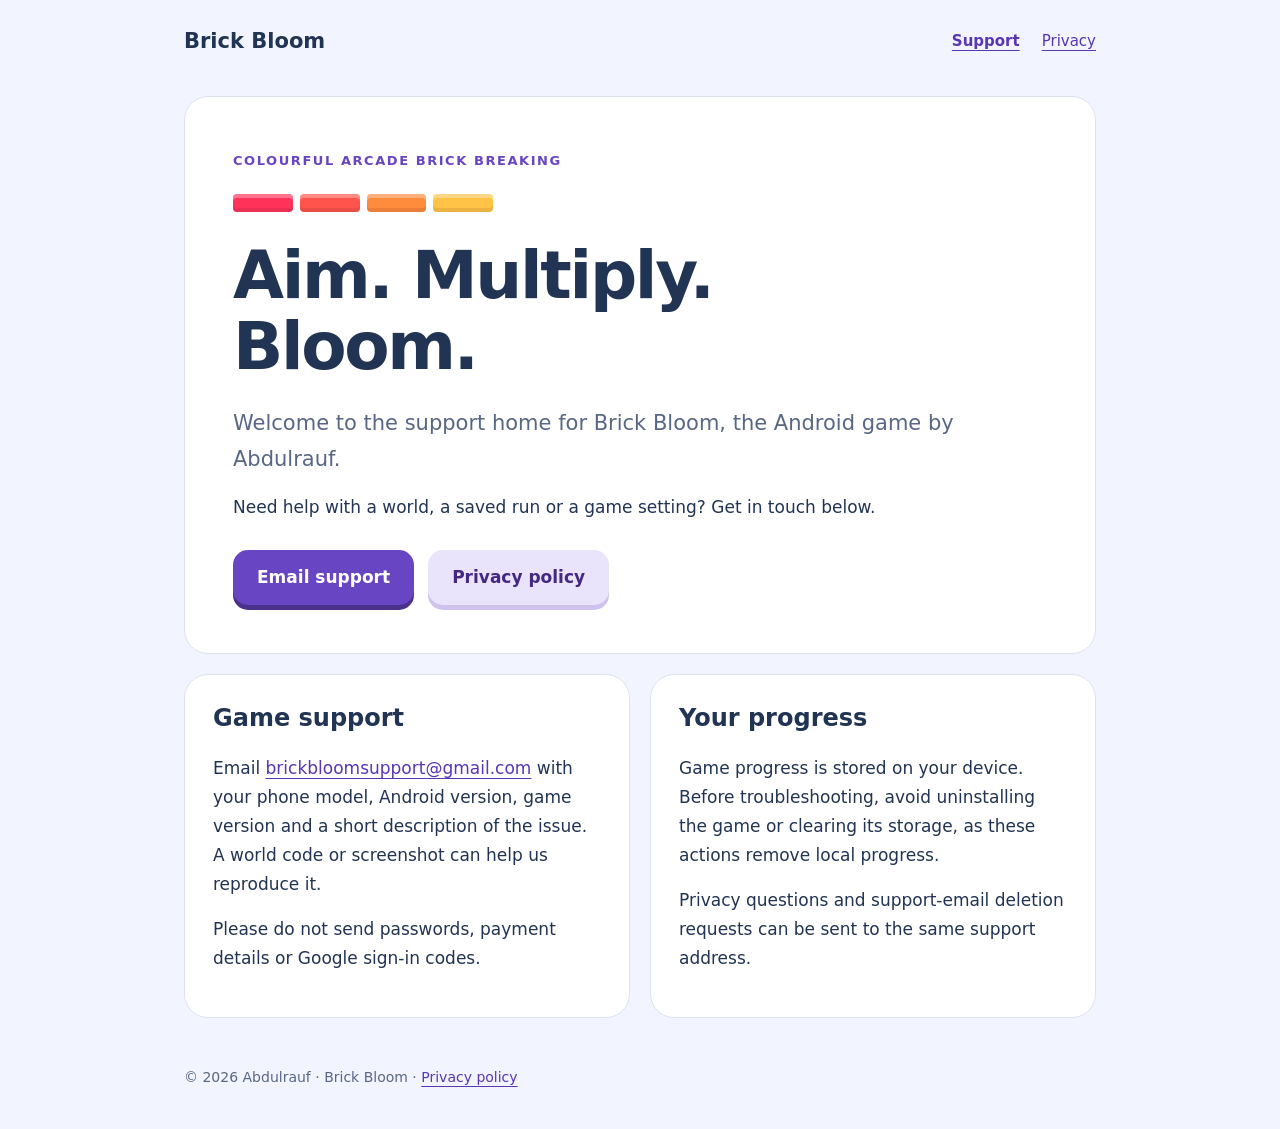
==== index.html @ 50879ed9 "Add Brick Bloom privacy policy and support website" ====
<!doctype html>
<html lang="en"><head><meta charset="utf-8"><meta name="viewport" content="width=device-width,initial-scale=1"><meta name="description" content="Brick Bloom support and privacy information. A colourful Android brick-breaking game by Abdulrauf."><meta name="theme-color" content="#6845c2"><title>Brick Bloom — Support & Privacy</title><link rel="stylesheet" href="style.css"></head>
<body><a class="skip" href="#main">Skip to content</a><header><a class="brand" href="index.html">Brick Bloom</a><nav aria-label="Main navigation"><a href="index.html" aria-current="page">Support</a><a href="privacy.html">Privacy</a></nav></header>
<main id="main"><section class="hero"><span class="eyebrow">Colourful arcade brick breaking</span><div class="bricks" aria-hidden="true"><i></i><i></i><i></i><i></i></div><h1>Aim. Multiply.<br>Bloom.</h1><p class="lead">Welcome to the support home for Brick Bloom, the Android game by Abdulrauf.</p><p>Need help with a world, a saved run or a game setting? Get in touch below.</p><div class="actions"><a class="button" href="mailto:brickbloomsupport@gmail.com">Email support</a><a class="button secondary" href="privacy.html">Privacy policy</a></div></section>
<div class="grid"><section class="card"><h2>Game support</h2><p>Email <a href="mailto:brickbloomsupport@gmail.com">brickbloomsupport@gmail.com</a> with your phone model, Android version, game version and a short description of the issue. A world code or screenshot can help us reproduce it.</p><p>Please do not send passwords, payment details or Google sign-in codes.</p></section><section class="card"><h2>Your progress</h2><p>Game progress is stored on your device. Before troubleshooting, avoid uninstalling the game or clearing its storage, as these actions remove local progress.</p><p>Privacy questions and support-email deletion requests can be sent to the same support address.</p></section></div></main><footer>© 2026 Abdulrauf · Brick Bloom · <a href="privacy.html">Privacy policy</a></footer></body></html>
---- style.css ----
:root{color-scheme:light;--ink:#223453;--muted:#586783;--purple:#6845c2;--line:#dce2f0}*{box-sizing:border-box}body{margin:0;background:#f2f5ff;color:var(--ink);font:17px/1.7 system-ui,-apple-system,BlinkMacSystemFont,"Segoe UI",sans-serif}a{color:#5836b5;text-underline-offset:4px}a:hover{color:#a32455}a:focus-visible{outline:3px solid #f9ab45;outline-offset:5px}header,main,footer{max-width:960px;margin:auto;padding:24px}header{display:flex;align-items:center;justify-content:space-between;gap:18px}.brand{font-size:21px;font-weight:850;text-decoration:none;color:var(--ink)}nav{display:flex;gap:22px;font-size:15px}nav a[aria-current]{font-weight:750}main{padding-top:12px}article,.hero,.card{background:#fff;border:1px solid var(--line);border-radius:24px;padding:clamp(24px,5vw,48px)}.eyebrow{color:var(--purple);font-size:13px;font-weight:800;letter-spacing:.12em;text-transform:uppercase}h1{font-size:clamp(38px,7vw,66px);line-height:1.08;letter-spacing:-.035em;margin:16px 0 24px}h2{font-size:24px;line-height:1.3;margin-top:32px}p,li{max-width:74ch}p{margin:16px 0}.lead{font-size:21px;color:var(--muted)}.meta{color:var(--muted);font-size:15px}.actions{display:flex;flex-wrap:wrap;gap:14px;margin-top:28px}.button{display:inline-block;padding:13px 24px;border-radius:15px;background:var(--purple);color:#fff;font-weight:750;text-decoration:none;box-shadow:0 5px 0 #49318c}.button:hover{background:#5235a2;color:#fff}.button.secondary{background:#e9e3fb;color:#442882;box-shadow:0 5px 0 #cfc2ef}.grid{display:grid;grid-template-columns:1fr 1fr;gap:20px;margin-top:20px}.card{padding:28px}.card h2{margin-top:0}.bricks{display:flex;gap:7px;max-width:260px;margin:20px 0 28px}.bricks i{height:18px;flex:1;background:#ff3359;border-radius:4px;box-shadow:inset 0 4px #ffffff50,inset 0 -4px #00000015}.bricks i:nth-child(2){background:#ff544b}.bricks i:nth-child(3){background:#ff8b3d}.bricks i:nth-child(4){background:#ffc348}footer{font-size:14px;color:var(--muted);padding-bottom:40px}code{font-size:.9em;overflow-wrap:anywhere}a[href^="mailto:"]{overflow-wrap:anywhere}.skip{position:absolute;left:12px;top:-100px;background:#fff;padding:8px}.skip:focus{top:12px}@media(max-width:600px){header{align-items:flex-start;flex-direction:column;gap:8px}header,main,footer{padding-left:16px;padding-right:16px}.grid{grid-template-columns:1fr}h1{font-size:40px}article h1{font-size:36px}}
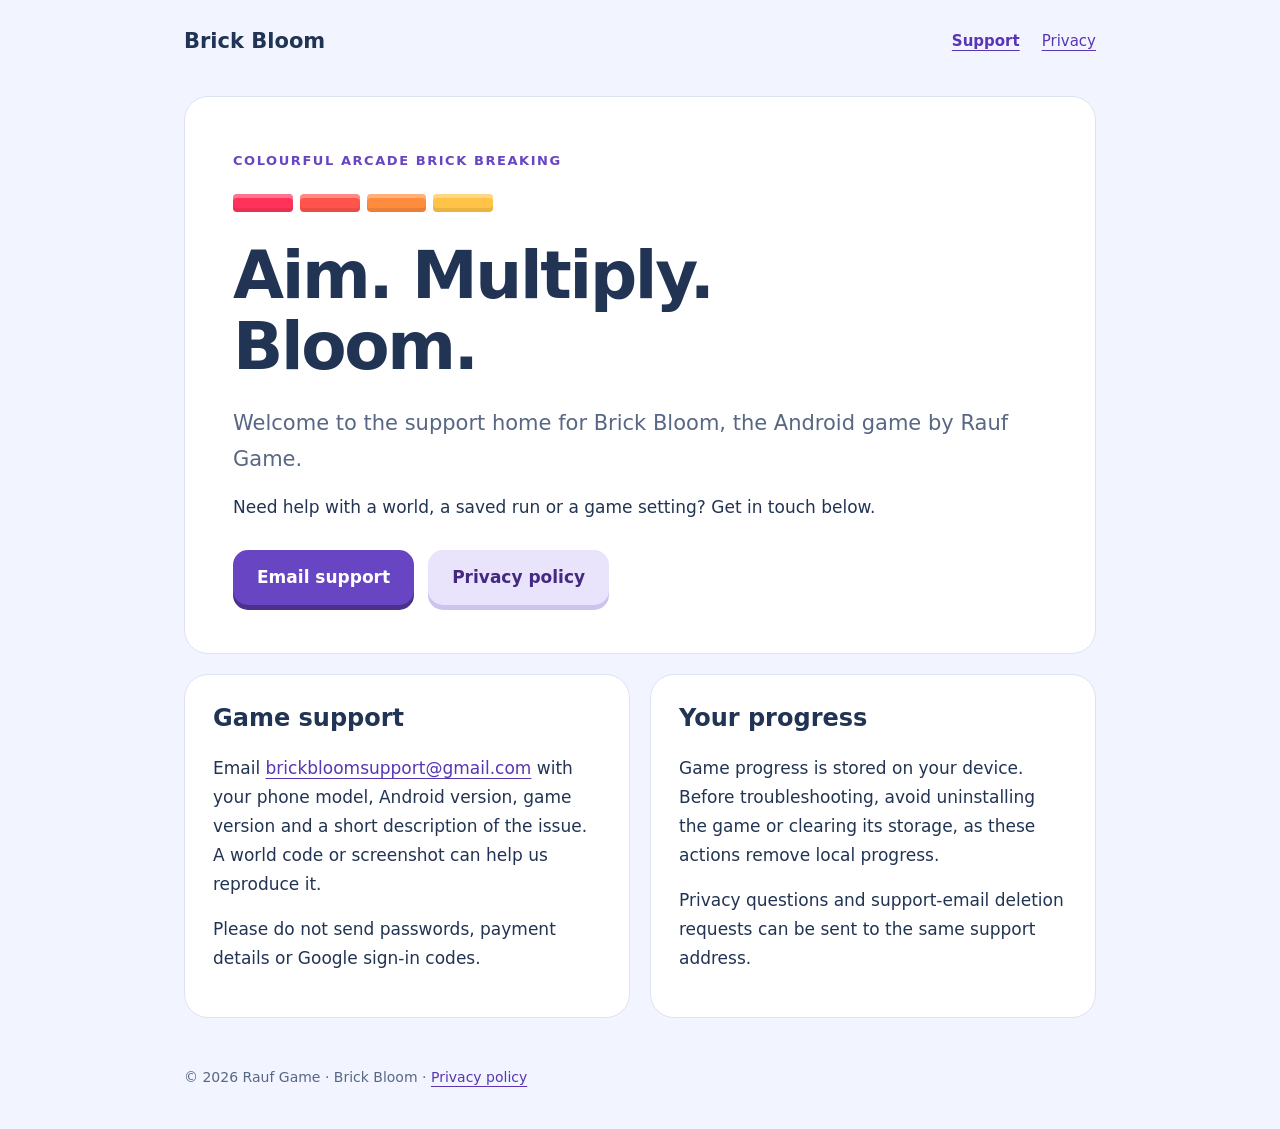
==== commit 49b69dbf: "Update support and privacy pages to Rauf Game developer brand" ====
--- a/index.html
+++ b/index.html
@@ -1,5 +1,5 @@
 <!doctype html>
-<html lang="en"><head><meta charset="utf-8"><meta name="viewport" content="width=device-width,initial-scale=1"><meta name="description" content="Brick Bloom support and privacy information. A colourful Android brick-breaking game by Abdulrauf."><meta name="theme-color" content="#6845c2"><title>Brick Bloom — Support & Privacy</title><link rel="stylesheet" href="style.css"></head>
+<html lang="en"><head><meta charset="utf-8"><meta name="viewport" content="width=device-width,initial-scale=1"><meta name="description" content="Brick Bloom support and privacy information. A colourful Android brick-breaking game by Rauf Game."><meta name="theme-color" content="#6845c2"><title>Brick Bloom — Support & Privacy</title><link rel="stylesheet" href="style.css"></head>
 <body><a class="skip" href="#main">Skip to content</a><header><a class="brand" href="index.html">Brick Bloom</a><nav aria-label="Main navigation"><a href="index.html" aria-current="page">Support</a><a href="privacy.html">Privacy</a></nav></header>
-<main id="main"><section class="hero"><span class="eyebrow">Colourful arcade brick breaking</span><div class="bricks" aria-hidden="true"><i></i><i></i><i></i><i></i></div><h1>Aim. Multiply.<br>Bloom.</h1><p class="lead">Welcome to the support home for Brick Bloom, the Android game by Abdulrauf.</p><p>Need help with a world, a saved run or a game setting? Get in touch below.</p><div class="actions"><a class="button" href="mailto:brickbloomsupport@gmail.com">Email support</a><a class="button secondary" href="privacy.html">Privacy policy</a></div></section>
-<div class="grid"><section class="card"><h2>Game support</h2><p>Email <a href="mailto:brickbloomsupport@gmail.com">brickbloomsupport@gmail.com</a> with your phone model, Android version, game version and a short description of the issue. A world code or screenshot can help us reproduce it.</p><p>Please do not send passwords, payment details or Google sign-in codes.</p></section><section class="card"><h2>Your progress</h2><p>Game progress is stored on your device. Before troubleshooting, avoid uninstalling the game or clearing its storage, as these actions remove local progress.</p><p>Privacy questions and support-email deletion requests can be sent to the same support address.</p></section></div></main><footer>© 2026 Abdulrauf · Brick Bloom · <a href="privacy.html">Privacy policy</a></footer></body></html>
+<main id="main"><section class="hero"><span class="eyebrow">Colourful arcade brick breaking</span><div class="bricks" aria-hidden="true"><i></i><i></i><i></i><i></i></div><h1>Aim. Multiply.<br>Bloom.</h1><p class="lead">Welcome to the support home for Brick Bloom, the Android game by Rauf Game.</p><p>Need help with a world, a saved run or a game setting? Get in touch below.</p><div class="actions"><a class="button" href="mailto:brickbloomsupport@gmail.com">Email support</a><a class="button secondary" href="privacy.html">Privacy policy</a></div></section>
+<div class="grid"><section class="card"><h2>Game support</h2><p>Email <a href="mailto:brickbloomsupport@gmail.com">brickbloomsupport@gmail.com</a> with your phone model, Android version, game version and a short description of the issue. A world code or screenshot can help us reproduce it.</p><p>Please do not send passwords, payment details or Google sign-in codes.</p></section><section class="card"><h2>Your progress</h2><p>Game progress is stored on your device. Before troubleshooting, avoid uninstalling the game or clearing its storage, as these actions remove local progress.</p><p>Privacy questions and support-email deletion requests can be sent to the same support address.</p></section></div></main><footer>© 2026 Rauf Game · Brick Bloom · <a href="privacy.html">Privacy policy</a></footer></body></html>
